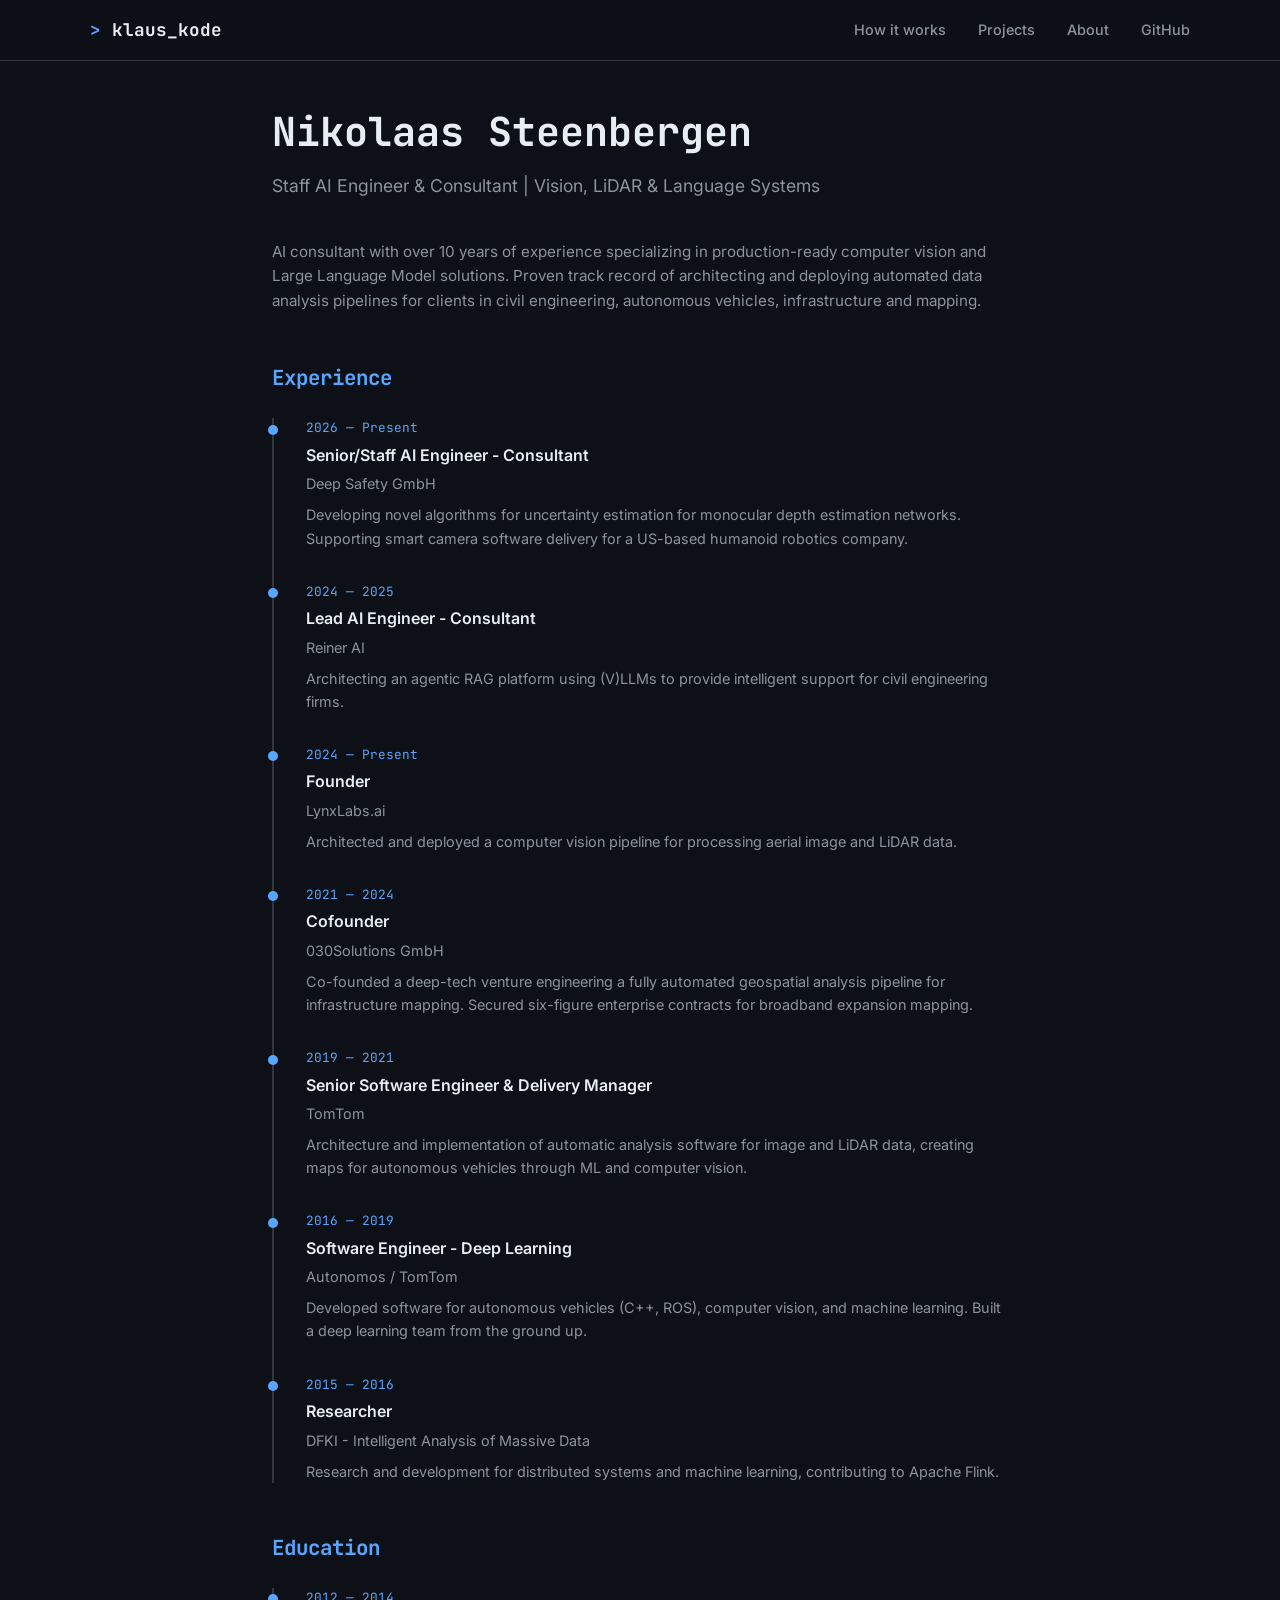
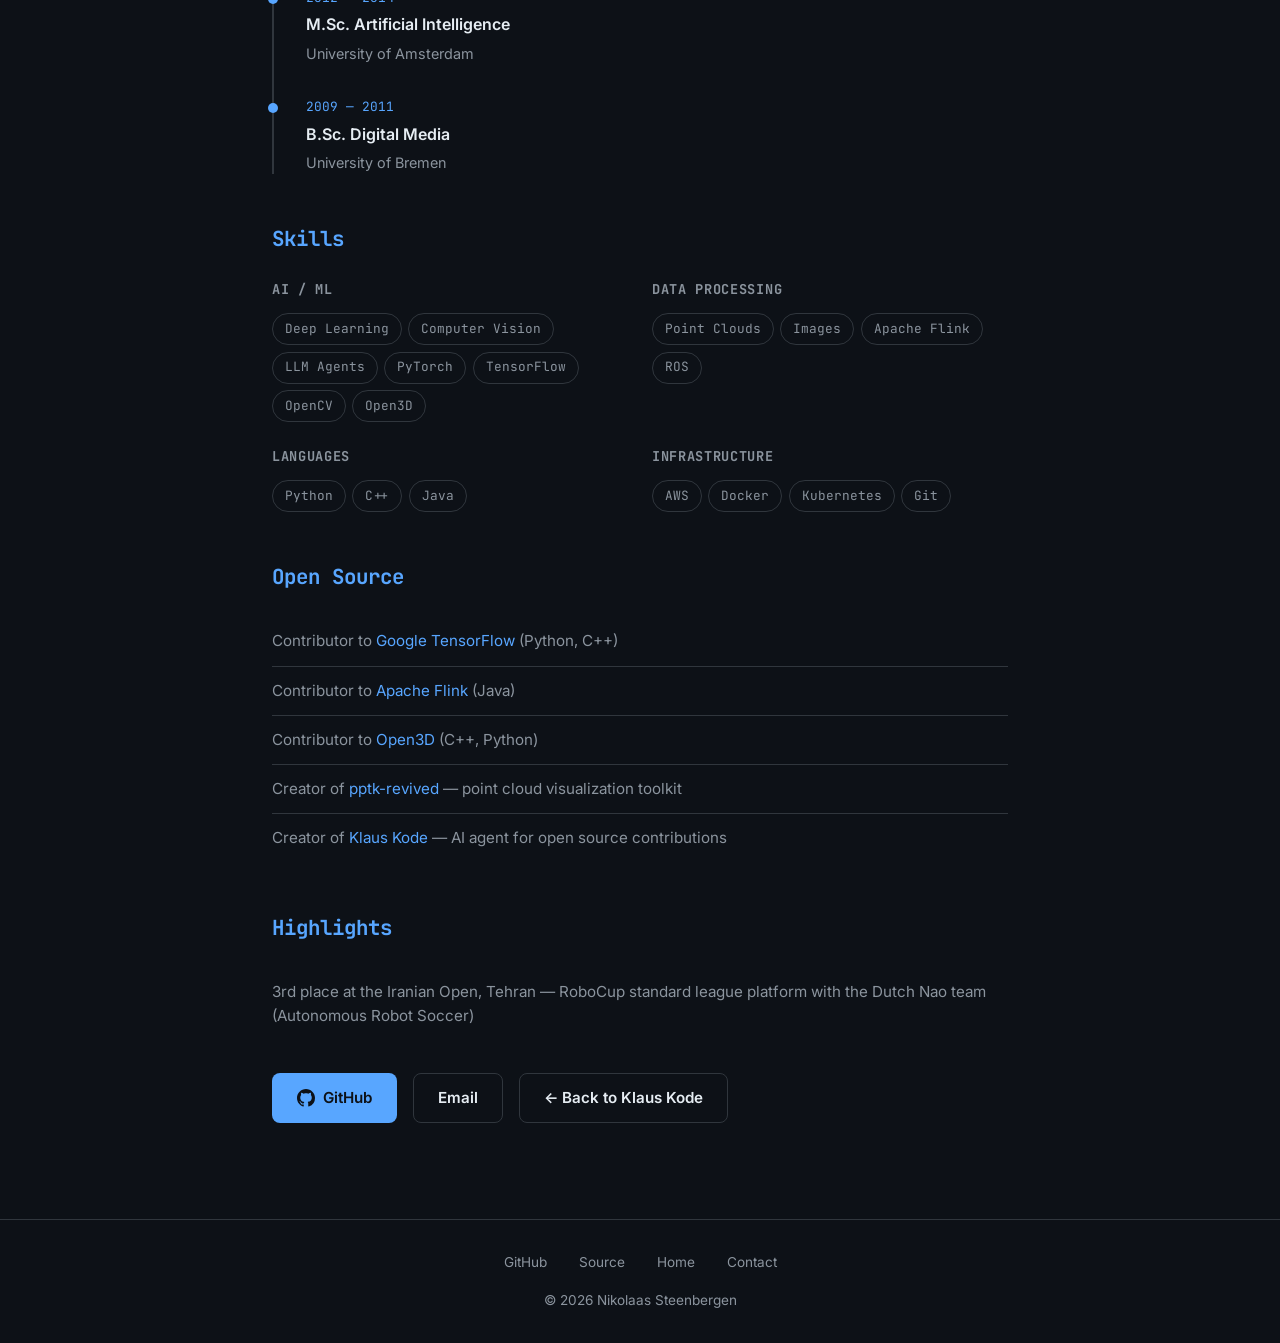
==== about.html @ 6e6b5f69 "Initial website" ====
<!DOCTYPE html>
<html lang="en">
<head>
  <meta charset="UTF-8">
  <meta name="viewport" content="width=device-width, initial-scale=1.0">
  <title>About — Nikolaas Steenbergen</title>
  <meta name="description" content="Nikolaas Steenbergen — Staff AI Engineer & Consultant specializing in computer vision, LLM agents, and open source.">
  <link rel="preconnect" href="https://fonts.googleapis.com">
  <link rel="preconnect" href="https://fonts.gstatic.com" crossorigin>
  <link href="https://fonts.googleapis.com/css2?family=Inter:wght@400;500;600;700;800&family=JetBrains+Mono:wght@400;500;700;800&display=swap" rel="stylesheet">
  <link rel="stylesheet" href="style.css">
  <style>
    .bio-page {
      padding-top: 100px;
      max-width: 800px;
    }

    .bio-page h1 {
      font-family: var(--font-mono);
      font-size: 2.5rem;
      margin-bottom: 0.5rem;
    }

    .bio-page .subtitle {
      color: var(--text-muted);
      font-size: 1.1rem;
      margin-bottom: 2.5rem;
    }

    .bio-page h2 {
      font-family: var(--font-mono);
      font-size: 1.3rem;
      margin-top: 3rem;
      margin-bottom: 1.5rem;
      color: var(--accent);
    }

    .bio-page p {
      color: var(--text-muted);
      margin-bottom: 1rem;
      font-size: 0.95rem;
    }

    .timeline {
      list-style: none;
      border-left: 2px solid var(--border);
      padding-left: 2rem;
    }

    .timeline li {
      position: relative;
      margin-bottom: 2rem;
    }

    .timeline li::before {
      content: '';
      position: absolute;
      left: -2.35rem;
      top: 0.4rem;
      width: 10px;
      height: 10px;
      border-radius: 50%;
      background: var(--accent);
    }

    .timeline .date {
      font-family: var(--font-mono);
      font-size: 0.8rem;
      color: var(--accent);
      margin-bottom: 0.25rem;
    }

    .timeline .role {
      font-weight: 600;
      font-size: 1rem;
      margin-bottom: 0.25rem;
    }

    .timeline .company {
      color: var(--text-muted);
      font-size: 0.9rem;
      margin-bottom: 0.5rem;
    }

    .timeline .desc {
      color: var(--text-muted);
      font-size: 0.9rem;
    }

    .skills-grid {
      display: grid;
      grid-template-columns: repeat(2, 1fr);
      gap: 1.5rem;
    }

    .skill-group h3 {
      font-family: var(--font-mono);
      font-size: 0.85rem;
      color: var(--text-muted);
      margin-bottom: 0.75rem;
      text-transform: uppercase;
      letter-spacing: 0.05em;
    }

    .skill-group .chips {
      display: flex;
      flex-wrap: wrap;
      gap: 0.4rem;
    }

    .skill-group .chip {
      font-family: var(--font-mono);
      font-size: 0.8rem;
      padding: 0.3rem 0.75rem;
      border: 1px solid var(--border);
      border-radius: 20px;
      color: var(--text-muted);
    }

    .oss-list {
      list-style: none;
    }

    .oss-list li {
      padding: 0.75rem 0;
      border-bottom: 1px solid var(--border);
      color: var(--text-muted);
      font-size: 0.95rem;
    }

    .oss-list li:last-child {
      border-bottom: none;
    }

    .contact-links {
      display: flex;
      gap: 1rem;
      margin-top: 2rem;
      flex-wrap: wrap;
    }

    @media (max-width: 768px) {
      .skills-grid {
        grid-template-columns: 1fr;
      }

      .bio-page h1 {
        font-size: 1.8rem;
      }
    }
  </style>
</head>
<body>

  <nav>
    <div class="nav-inner">
      <a href="/" class="logo"><span>&gt;</span> klaus_kode</a>
      <ul>
        <li><a href="index.html#how-it-works">How it works</a></li>
        <li><a href="index.html#projects">Projects</a></li>
        <li><a href="about.html">About</a></li>
        <li><a href="https://github.com/nikste/klaus_kode">GitHub</a></li>
      </ul>
    </div>
  </nav>

  <section class="bio-page">
    <h1>Nikolaas Steenbergen</h1>
    <div class="subtitle">Staff AI Engineer & Consultant | Vision, LiDAR & Language Systems</div>

    <p>AI consultant with over 10 years of experience specializing in production-ready computer vision and Large Language Model solutions. Proven track record of architecting and deploying automated data analysis pipelines for clients in civil engineering, autonomous vehicles, infrastructure and mapping.</p>

    <h2>Experience</h2>
    <ul class="timeline">
      <li>
        <div class="date">2026 &mdash; Present</div>
        <div class="role">Senior/Staff AI Engineer - Consultant</div>
        <div class="company">Deep Safety GmbH</div>
        <div class="desc">Developing novel algorithms for uncertainty estimation for monocular depth estimation networks. Supporting smart camera software delivery for a US-based humanoid robotics company.</div>
      </li>
      <li>
        <div class="date">2024 &mdash; 2025</div>
        <div class="role">Lead AI Engineer - Consultant</div>
        <div class="company">Reiner AI</div>
        <div class="desc">Architecting an agentic RAG platform using (V)LLMs to provide intelligent support for civil engineering firms.</div>
      </li>
      <li>
        <div class="date">2024 &mdash; Present</div>
        <div class="role">Founder</div>
        <div class="company">LynxLabs.ai</div>
        <div class="desc">Architected and deployed a computer vision pipeline for processing aerial image and LiDAR data.</div>
      </li>
      <li>
        <div class="date">2021 &mdash; 2024</div>
        <div class="role">Cofounder</div>
        <div class="company">030Solutions GmbH</div>
        <div class="desc">Co-founded a deep-tech venture engineering a fully automated geospatial analysis pipeline for infrastructure mapping. Secured six-figure enterprise contracts for broadband expansion mapping.</div>
      </li>
      <li>
        <div class="date">2019 &mdash; 2021</div>
        <div class="role">Senior Software Engineer &amp; Delivery Manager</div>
        <div class="company">TomTom</div>
        <div class="desc">Architecture and implementation of automatic analysis software for image and LiDAR data, creating maps for autonomous vehicles through ML and computer vision.</div>
      </li>
      <li>
        <div class="date">2016 &mdash; 2019</div>
        <div class="role">Software Engineer - Deep Learning</div>
        <div class="company">Autonomos / TomTom</div>
        <div class="desc">Developed software for autonomous vehicles (C++, ROS), computer vision, and machine learning. Built a deep learning team from the ground up.</div>
      </li>
      <li>
        <div class="date">2015 &mdash; 2016</div>
        <div class="role">Researcher</div>
        <div class="company">DFKI - Intelligent Analysis of Massive Data</div>
        <div class="desc">Research and development for distributed systems and machine learning, contributing to Apache Flink.</div>
      </li>
    </ul>

    <h2>Education</h2>
    <ul class="timeline">
      <li>
        <div class="date">2012 &mdash; 2014</div>
        <div class="role">M.Sc. Artificial Intelligence</div>
        <div class="company">University of Amsterdam</div>
      </li>
      <li>
        <div class="date">2009 &mdash; 2011</div>
        <div class="role">B.Sc. Digital Media</div>
        <div class="company">University of Bremen</div>
      </li>
    </ul>

    <h2>Skills</h2>
    <div class="skills-grid">
      <div class="skill-group">
        <h3>AI / ML</h3>
        <div class="chips">
          <span class="chip">Deep Learning</span>
          <span class="chip">Computer Vision</span>
          <span class="chip">LLM Agents</span>
          <span class="chip">PyTorch</span>
          <span class="chip">TensorFlow</span>
          <span class="chip">OpenCV</span>
          <span class="chip">Open3D</span>
        </div>
      </div>
      <div class="skill-group">
        <h3>Data Processing</h3>
        <div class="chips">
          <span class="chip">Point Clouds</span>
          <span class="chip">Images</span>
          <span class="chip">Apache Flink</span>
          <span class="chip">ROS</span>
        </div>
      </div>
      <div class="skill-group">
        <h3>Languages</h3>
        <div class="chips">
          <span class="chip">Python</span>
          <span class="chip">C++</span>
          <span class="chip">Java</span>
        </div>
      </div>
      <div class="skill-group">
        <h3>Infrastructure</h3>
        <div class="chips">
          <span class="chip">AWS</span>
          <span class="chip">Docker</span>
          <span class="chip">Kubernetes</span>
          <span class="chip">Git</span>
        </div>
      </div>
    </div>

    <h2>Open Source</h2>
    <ul class="oss-list">
      <li>Contributor to <a href="https://github.com/tensorflow/tensorflow">Google TensorFlow</a> (Python, C++)</li>
      <li>Contributor to <a href="https://github.com/apache/flink">Apache Flink</a> (Java)</li>
      <li>Contributor to <a href="https://github.com/isl-org/Open3D">Open3D</a> (C++, Python)</li>
      <li>Creator of <a href="https://github.com/nikste/pptk-revived">pptk-revived</a> — point cloud visualization toolkit</li>
      <li>Creator of <a href="https://github.com/nikste/klaus_kode">Klaus Kode</a> — AI agent for open source contributions</li>
    </ul>

    <h2>Highlights</h2>
    <ul class="oss-list">
      <li>3rd place at the Iranian Open, Tehran &mdash; RoboCup standard league platform with the Dutch Nao team (Autonomous Robot Soccer)</li>
    </ul>

    <div class="contact-links">
      <a href="https://github.com/nikste" class="btn btn-primary">
        <svg width="18" height="18" viewBox="0 0 24 24" fill="currentColor"><path d="M12 0C5.37 0 0 5.37 0 12c0 5.31 3.435 9.795 8.205 11.385.6.105.825-.255.825-.57 0-.285-.015-1.23-.015-2.235-3.015.555-3.795-.735-4.035-1.41-.135-.345-.72-1.41-1.23-1.695-.42-.225-1.02-.78-.015-.795.945-.015 1.62.87 1.845 1.23 1.08 1.815 2.805 1.305 3.495.99.105-.78.42-1.305.765-1.605-2.67-.3-5.46-1.335-5.46-5.925 0-1.305.465-2.385 1.23-3.225-.12-.3-.54-1.53.12-3.18 0 0 1.005-.315 3.3 1.23.96-.27 1.98-.405 3-.405s2.04.135 3 .405c2.295-1.56 3.3-1.23 3.3-1.23.66 1.65.24 2.88.12 3.18.765.84 1.23 1.905 1.23 3.225 0 4.605-2.805 5.625-5.475 5.925.435.375.81 1.095.81 2.22 0 1.605-.015 2.895-.015 3.3 0 .315.225.69.825.57A12.02 12.02 0 0024 12c0-6.63-5.37-12-12-12z"/></svg>
        GitHub
      </a>
      <a href="mailto:Nikolaas.Steenbergen@gmail.com" class="btn btn-secondary">Email</a>
      <a href="index.html" class="btn btn-secondary">&larr; Back to Klaus Kode</a>
    </div>
  </section>

  <footer>
    <div class="footer-links">
      <a href="https://github.com/nikste">GitHub</a>
      <a href="https://github.com/nikste/klaus_kode">Source</a>
      <a href="index.html">Home</a>
      <a href="mailto:Nikolaas.Steenbergen@gmail.com">Contact</a>
    </div>
    <p>&copy; 2026 Nikolaas Steenbergen</p>
  </footer>

</body>
</html>
---- style.css ----
* {
  margin: 0;
  padding: 0;
  box-sizing: border-box;
}

:root {
  --bg: #0d1117;
  --bg-secondary: #161b22;
  --bg-card: #1c2128;
  --border: #30363d;
  --text: #e6edf3;
  --text-muted: #8b949e;
  --accent: #58a6ff;
  --accent-hover: #79c0ff;
  --green: #3fb950;
  --purple: #bc8cff;
  --font-mono: 'JetBrains Mono', 'Fira Code', 'SF Mono', monospace;
  --font-sans: 'Inter', -apple-system, BlinkMacSystemFont, sans-serif;
}

html {
  scroll-behavior: smooth;
}

body {
  background: var(--bg);
  color: var(--text);
  font-family: var(--font-sans);
  line-height: 1.6;
  min-height: 100vh;
}

a {
  color: var(--accent);
  text-decoration: none;
  transition: color 0.2s;
}

a:hover {
  color: var(--accent-hover);
}

/* Nav */
nav {
  position: fixed;
  top: 0;
  width: 100%;
  background: rgba(13, 17, 23, 0.85);
  backdrop-filter: blur(12px);
  border-bottom: 1px solid var(--border);
  z-index: 100;
  padding: 0 2rem;
}

nav .nav-inner {
  max-width: 1100px;
  margin: 0 auto;
  display: flex;
  align-items: center;
  justify-content: space-between;
  height: 60px;
}

nav .logo {
  font-family: var(--font-mono);
  font-size: 1.1rem;
  font-weight: 700;
  color: var(--text);
}

nav .logo span {
  color: var(--accent);
}

nav ul {
  list-style: none;
  display: flex;
  gap: 2rem;
}

nav ul a {
  color: var(--text-muted);
  font-size: 0.9rem;
  font-weight: 500;
  transition: color 0.2s;
}

nav ul a:hover {
  color: var(--text);
}

/* Sections */
section {
  max-width: 1100px;
  margin: 0 auto;
  padding: 6rem 2rem;
}

/* Hero */
.hero {
  min-height: 100vh;
  display: flex;
  align-items: center;
  padding-top: 60px;
}

.hero-content {
  display: grid;
  grid-template-columns: 1fr 1fr;
  gap: 4rem;
  align-items: center;
  width: 100%;
}

.hero h1 {
  font-family: var(--font-mono);
  font-size: 3rem;
  font-weight: 800;
  line-height: 1.2;
  margin-bottom: 1.5rem;
}

.hero h1 span {
  color: var(--accent);
}

.hero p {
  font-size: 1.2rem;
  color: var(--text-muted);
  margin-bottom: 2rem;
  max-width: 500px;
}

.hero-buttons {
  display: flex;
  gap: 1rem;
  flex-wrap: wrap;
}

.btn {
  display: inline-flex;
  align-items: center;
  gap: 0.5rem;
  padding: 0.75rem 1.5rem;
  border-radius: 8px;
  font-size: 0.95rem;
  font-weight: 600;
  transition: all 0.2s;
  border: 1px solid transparent;
}

.btn-primary {
  background: var(--accent);
  color: var(--bg);
}

.btn-primary:hover {
  background: var(--accent-hover);
  color: var(--bg);
}

.btn-secondary {
  background: transparent;
  border-color: var(--border);
  color: var(--text);
}

.btn-secondary:hover {
  border-color: var(--accent);
  color: var(--accent);
}

/* Mascot */
.mascot-container {
  display: flex;
  justify-content: center;
  align-items: center;
}

.mascot {
  width: 320px;
  height: 320px;
}

/* How it works */
.how-it-works {
  border-top: 1px solid var(--border);
}

.how-it-works h2,
.projects h2,
.about-section h2 {
  font-family: var(--font-mono);
  font-size: 2rem;
  margin-bottom: 3rem;
}

.how-it-works h2 span,
.projects h2 span,
.about-section h2 span {
  color: var(--accent);
}

.steps {
  display: grid;
  grid-template-columns: repeat(3, 1fr);
  gap: 2rem;
}

.step {
  background: var(--bg-card);
  border: 1px solid var(--border);
  border-radius: 12px;
  padding: 2rem;
  transition: border-color 0.2s;
}

.step:hover {
  border-color: var(--accent);
}

.step-number {
  font-family: var(--font-mono);
  font-size: 0.85rem;
  color: var(--accent);
  margin-bottom: 0.75rem;
}

.step h3 {
  font-size: 1.1rem;
  margin-bottom: 0.75rem;
}

.step p {
  color: var(--text-muted);
  font-size: 0.95rem;
}

/* Projects */
.projects {
  border-top: 1px solid var(--border);
}

.project-grid {
  display: grid;
  grid-template-columns: repeat(3, 1fr);
  gap: 2rem;
}

.project-card {
  background: var(--bg-card);
  border: 1px solid var(--border);
  border-radius: 12px;
  padding: 2rem;
  transition: border-color 0.2s, transform 0.2s;
  display: flex;
  flex-direction: column;
}

.project-card:hover {
  border-color: var(--accent);
  transform: translateY(-2px);
}

.project-card .tag {
  font-family: var(--font-mono);
  font-size: 0.75rem;
  color: var(--bg);
  background: var(--accent);
  padding: 0.2rem 0.6rem;
  border-radius: 4px;
  display: inline-block;
  margin-bottom: 1rem;
  width: fit-content;
}

.project-card .tag.green {
  background: var(--green);
}

.project-card .tag.purple {
  background: var(--purple);
}

.project-card h3 {
  font-size: 1.2rem;
  margin-bottom: 0.75rem;
}

.project-card p {
  color: var(--text-muted);
  font-size: 0.9rem;
  margin-bottom: 1.5rem;
  flex-grow: 1;
}

.project-card .link {
  font-family: var(--font-mono);
  font-size: 0.85rem;
}

/* About section on index */
.about-section {
  border-top: 1px solid var(--border);
}

.about-grid {
  display: grid;
  grid-template-columns: 1fr 2fr;
  gap: 3rem;
  align-items: start;
}

.about-info h3 {
  font-size: 1.5rem;
  margin-bottom: 0.5rem;
}

.about-info .title {
  color: var(--text-muted);
  font-size: 0.95rem;
  margin-bottom: 1.5rem;
}

.about-info p {
  color: var(--text-muted);
  font-size: 0.95rem;
  margin-bottom: 1rem;
}

.about-highlights {
  display: flex;
  flex-wrap: wrap;
  gap: 0.5rem;
  margin-top: 1rem;
}

.about-highlights .chip {
  font-family: var(--font-mono);
  font-size: 0.8rem;
  padding: 0.3rem 0.75rem;
  border: 1px solid var(--border);
  border-radius: 20px;
  color: var(--text-muted);
}

.about-links {
  display: flex;
  gap: 1rem;
  margin-top: 1.5rem;
}

/* Footer */
footer {
  border-top: 1px solid var(--border);
  padding: 2rem;
  text-align: center;
  color: var(--text-muted);
  font-size: 0.85rem;
}

footer a {
  color: var(--text-muted);
}

footer a:hover {
  color: var(--accent);
}

footer .footer-links {
  display: flex;
  justify-content: center;
  gap: 2rem;
  margin-bottom: 1rem;
}

/* Responsive */
@media (max-width: 768px) {
  .hero-content {
    grid-template-columns: 1fr;
    text-align: center;
  }

  .hero h1 {
    font-size: 2rem;
  }

  .hero p {
    margin-left: auto;
    margin-right: auto;
  }

  .hero-buttons {
    justify-content: center;
  }

  .mascot-container {
    order: -1;
  }

  .mascot {
    width: 220px;
    height: 220px;
  }

  .steps,
  .project-grid {
    grid-template-columns: 1fr;
  }

  .about-grid {
    grid-template-columns: 1fr;
  }

  nav ul {
    gap: 1rem;
  }

  nav ul a {
    font-size: 0.8rem;
  }
}
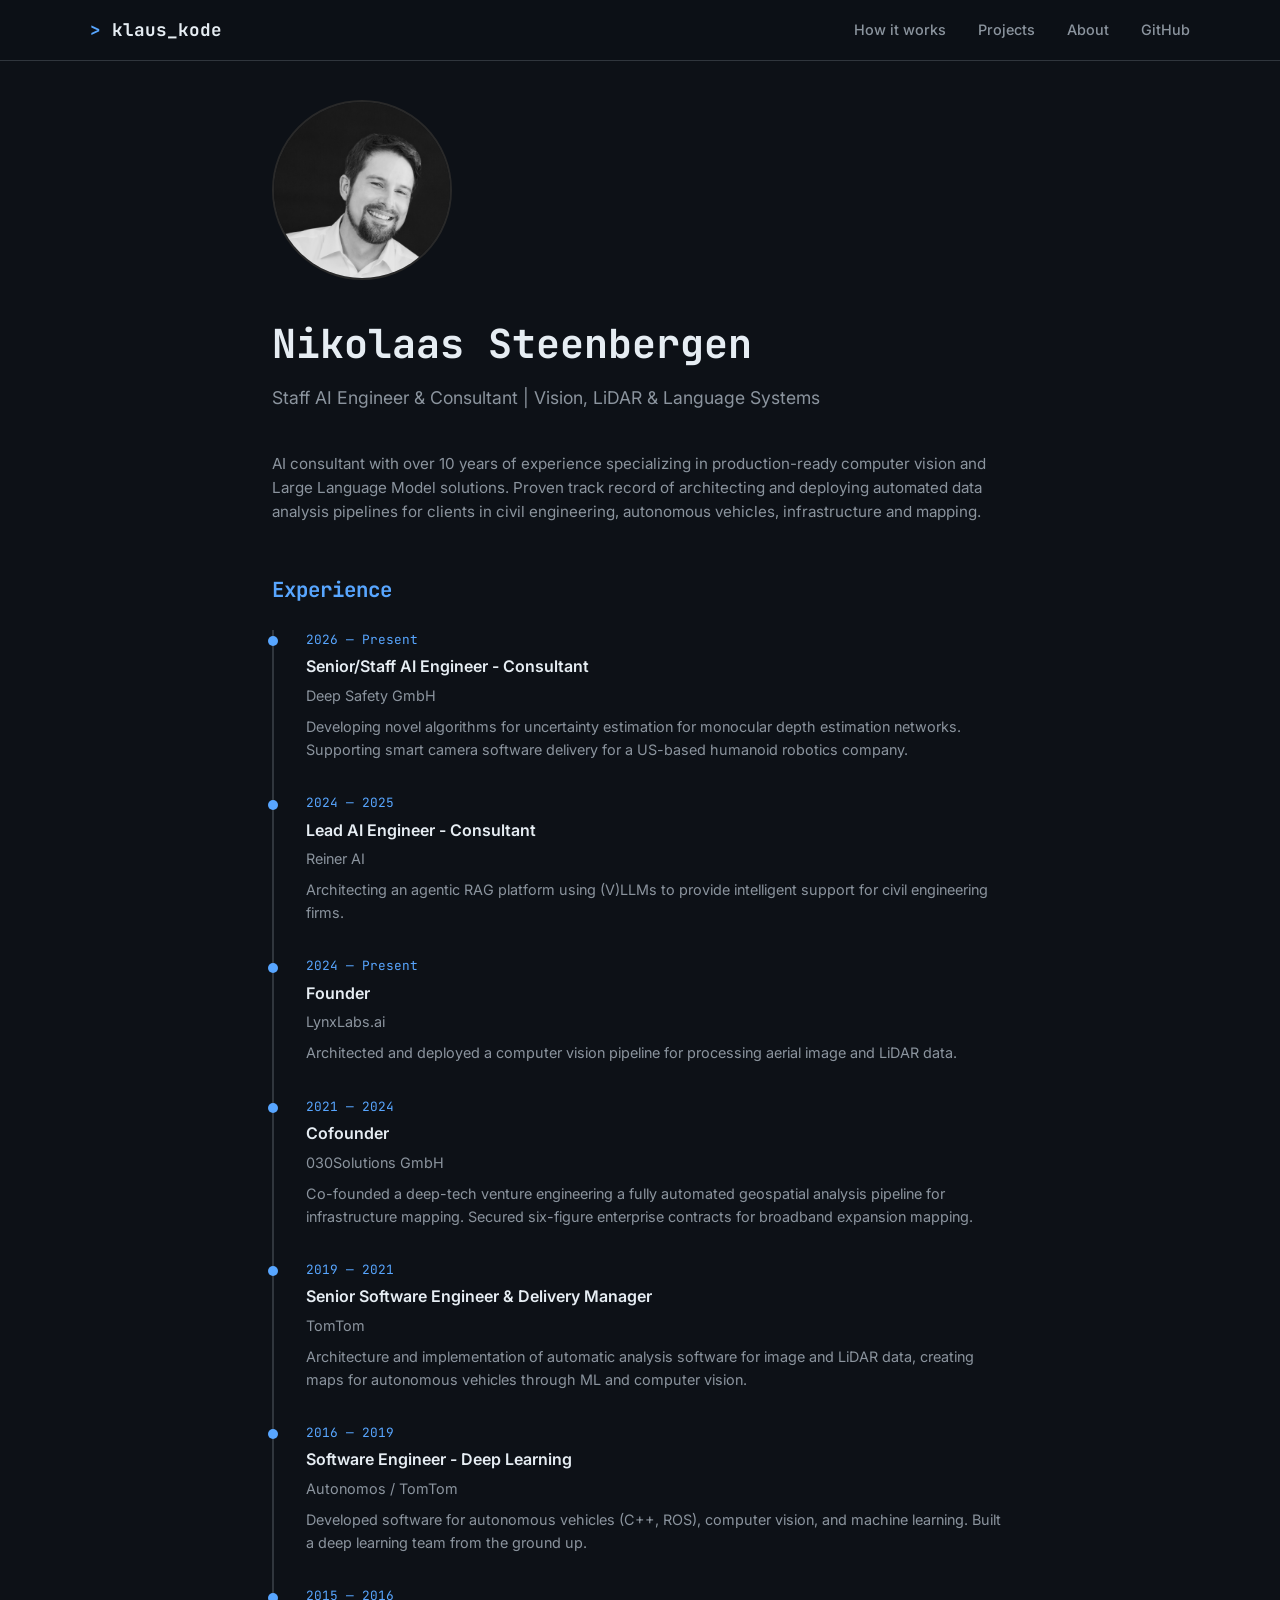
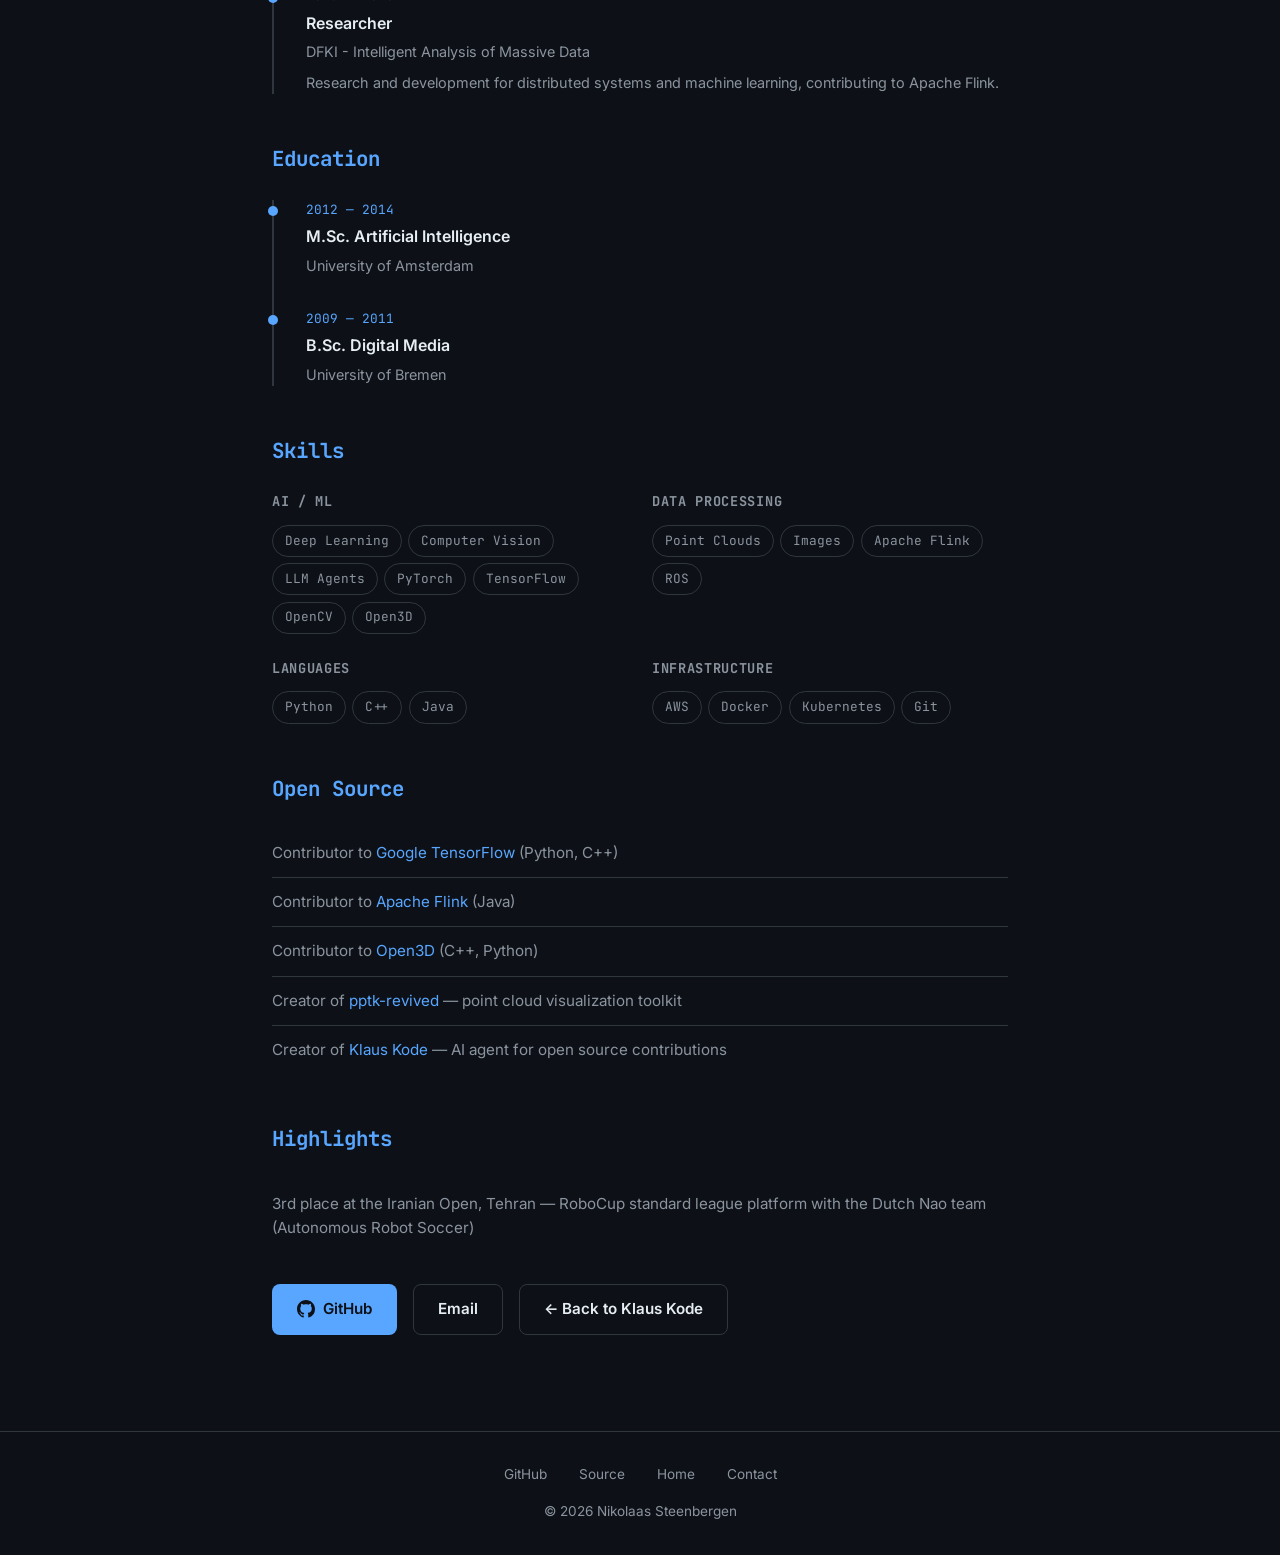
==== commit 3ed96eae: "Add mascot, profile photo, and update project links - Use keyboard cat as hero mascot - Add stylized" ====
--- a/about.html
+++ b/about.html
@@ -165,6 +165,7 @@
   </nav>
 
   <section class="bio-page">
+    <img src="profile.png" alt="Nikolaas Steenbergen" class="profile-photo" style="margin-bottom: 1.5rem;">
     <h1>Nikolaas Steenbergen</h1>
     <div class="subtitle">Staff AI Engineer & Consultant | Vision, LiDAR & Language Systems</div>
 
--- a/style.css
+++ b/style.css
@@ -181,6 +181,44 @@
 .mascot {
   width: 320px;
   height: 320px;
+  border-radius: 16px;
+}
+
+/* Stylized portrait */
+.stylized-portrait {
+  position: relative;
+  width: 300px;
+  height: 300px;
+  border-radius: 50%;
+  overflow: hidden;
+  border: 3px solid var(--accent);
+  box-shadow:
+    0 0 30px rgba(88, 166, 255, 0.2),
+    0 0 60px rgba(88, 166, 255, 0.1),
+    inset 0 0 30px rgba(88, 166, 255, 0.1);
+  background: var(--bg-secondary);
+}
+
+.stylized-portrait::after {
+  content: '';
+  position: absolute;
+  inset: 0;
+  background: linear-gradient(135deg, rgba(88, 166, 255, 0.15) 0%, transparent 50%, rgba(88, 166, 255, 0.1) 100%);
+  mix-blend-mode: screen;
+  pointer-events: none;
+}
+
+.portrait-img {
+  width: 100%;
+  height: 100%;
+  object-fit: cover;
+  object-position: center top;
+  filter: grayscale(100%) contrast(1.3) brightness(0.7) sepia(100%) hue-rotate(180deg) saturate(3);
+  transition: filter 0.5s;
+}
+
+.stylized-portrait:hover .portrait-img {
+  filter: grayscale(0%) contrast(1.05) brightness(0.95);
 }
 
 /* How it works */
@@ -300,6 +338,23 @@
   font-size: 0.85rem;
 }
 
+/* Profile photo */
+.profile-photo {
+  width: 180px;
+  height: 180px;
+  border-radius: 50%;
+  object-fit: cover;
+  object-position: center top;
+  border: 2px solid var(--border);
+  filter: grayscale(100%) contrast(1.1) brightness(0.9);
+  transition: filter 0.4s, border-color 0.4s;
+}
+
+.profile-photo:hover {
+  filter: grayscale(0%) contrast(1) brightness(1);
+  border-color: var(--accent);
+}
+
 /* About section on index */
 .about-section {
   border-top: 1px solid var(--border);
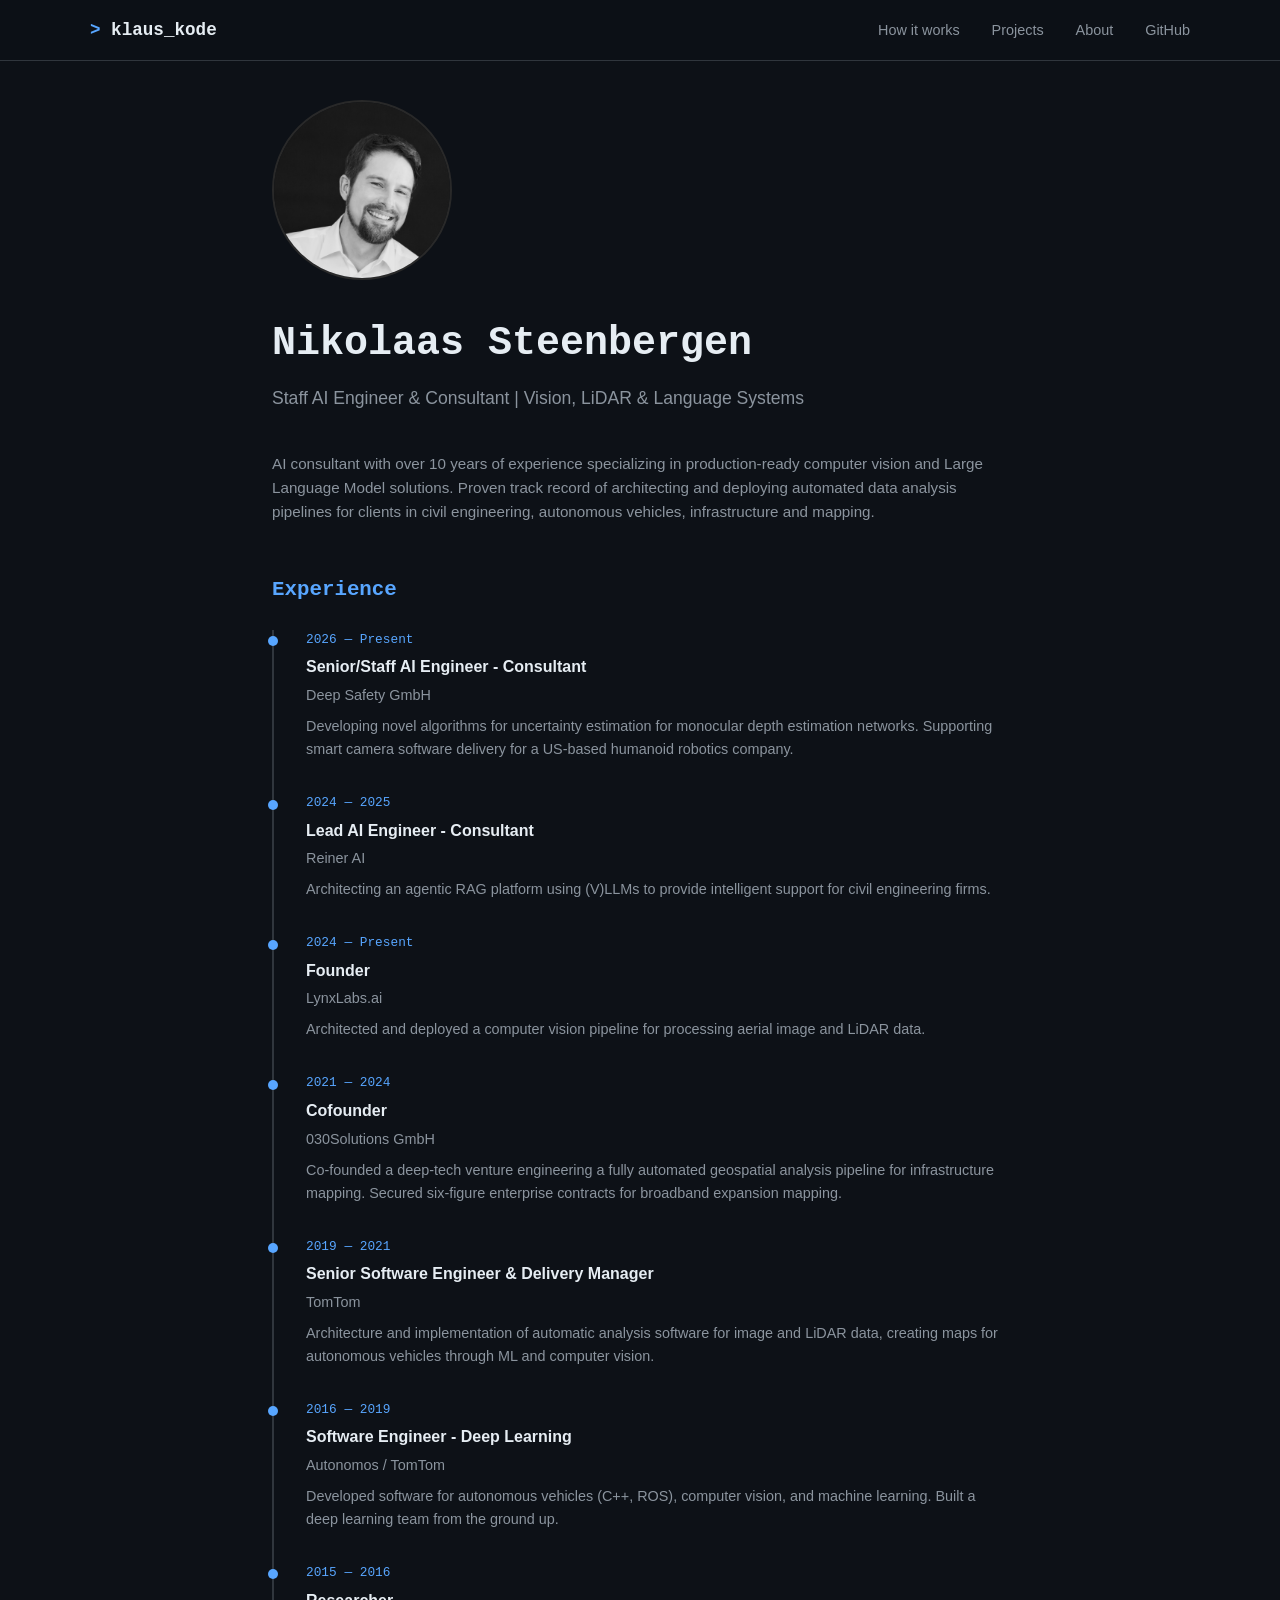
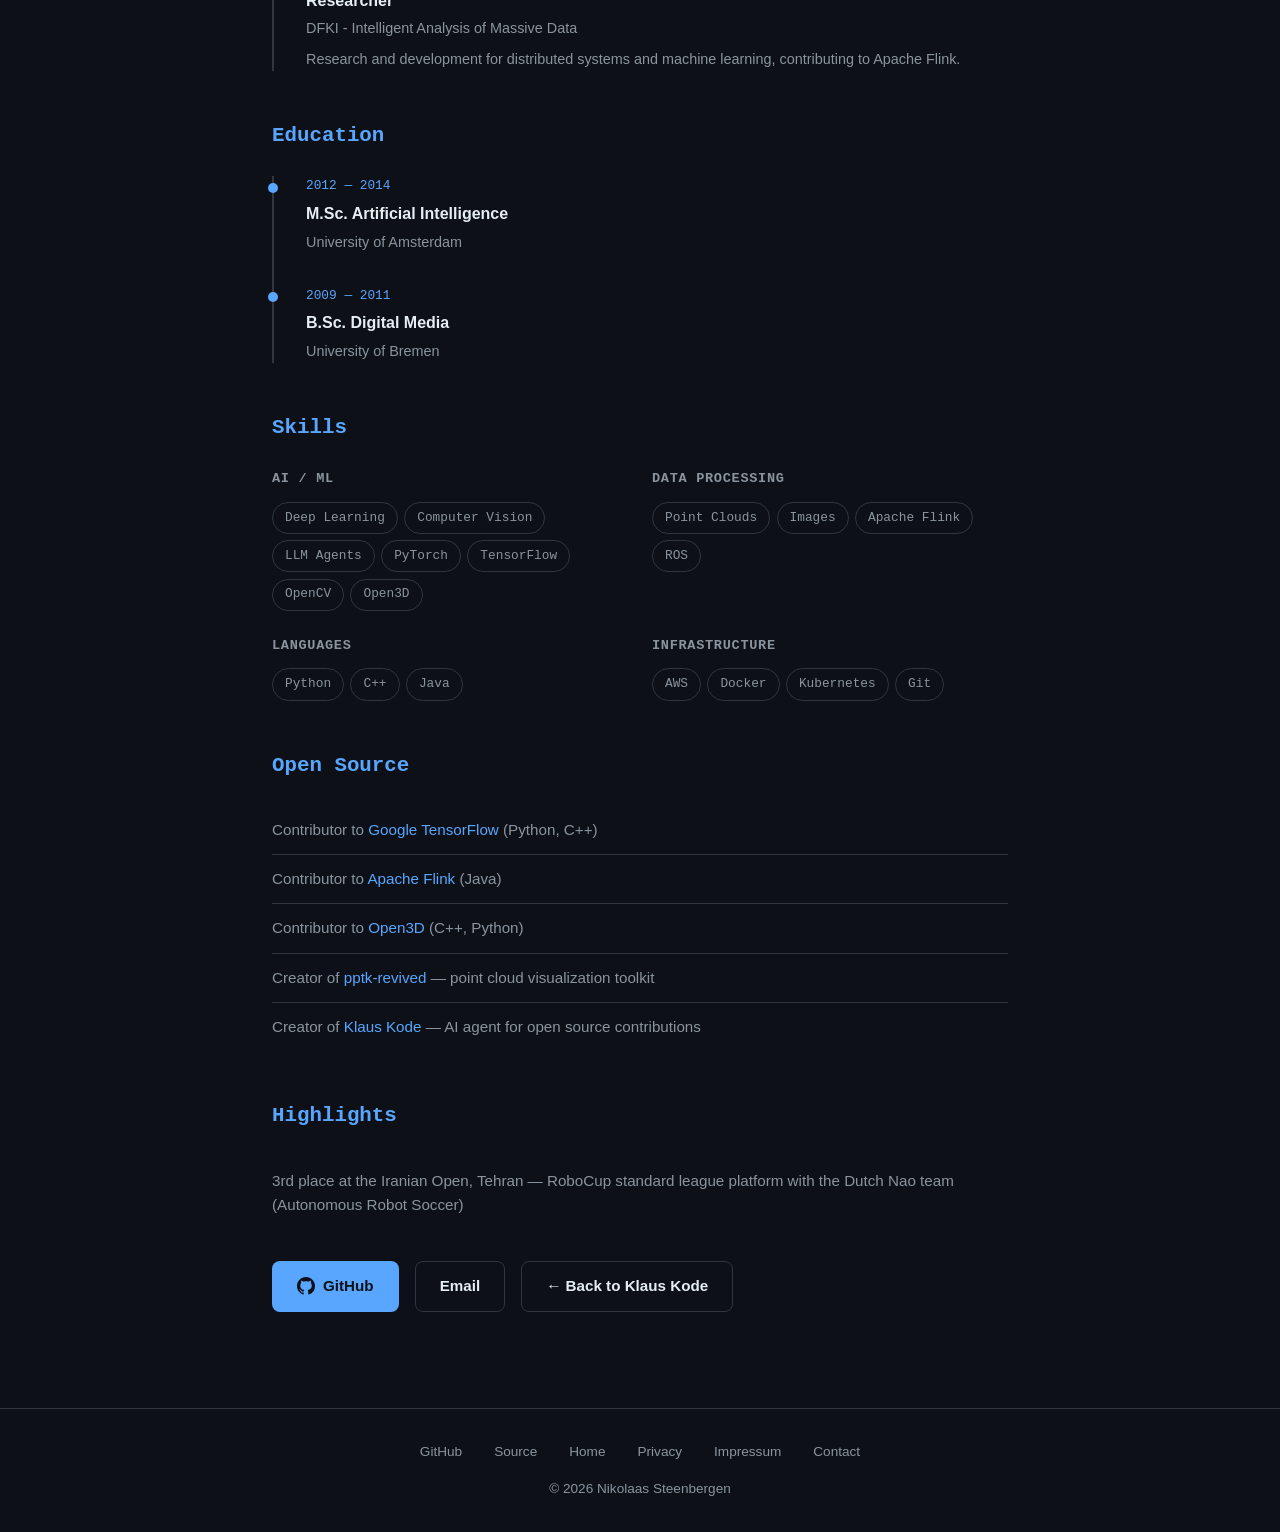
==== commit 22324ea2: "add privacy" ====
--- a/about.html
+++ b/about.html
@@ -5,9 +5,7 @@
   <meta name="viewport" content="width=device-width, initial-scale=1.0">
   <title>About — Nikolaas Steenbergen</title>
   <meta name="description" content="Nikolaas Steenbergen — Staff AI Engineer & Consultant specializing in computer vision, LLM agents, and open source.">
-  <link rel="preconnect" href="https://fonts.googleapis.com">
-  <link rel="preconnect" href="https://fonts.gstatic.com" crossorigin>
-  <link href="https://fonts.googleapis.com/css2?family=Inter:wght@400;500;600;700;800&family=JetBrains+Mono:wght@400;500;700;800&display=swap" rel="stylesheet">
+  <link rel="stylesheet" href="fonts.css">
   <link rel="stylesheet" href="style.css">
   <style>
     .bio-page {
@@ -302,6 +300,8 @@
       <a href="https://github.com/nikste">GitHub</a>
       <a href="https://github.com/nikste/klaus_kode">Source</a>
       <a href="index.html">Home</a>
+      <a href="privacy.html">Privacy</a>
+      <a href="impressum.html">Impressum</a>
       <a href="mailto:Nikolaas.Steenbergen@gmail.com">Contact</a>
     </div>
     <p>&copy; 2026 Nikolaas Steenbergen</p>
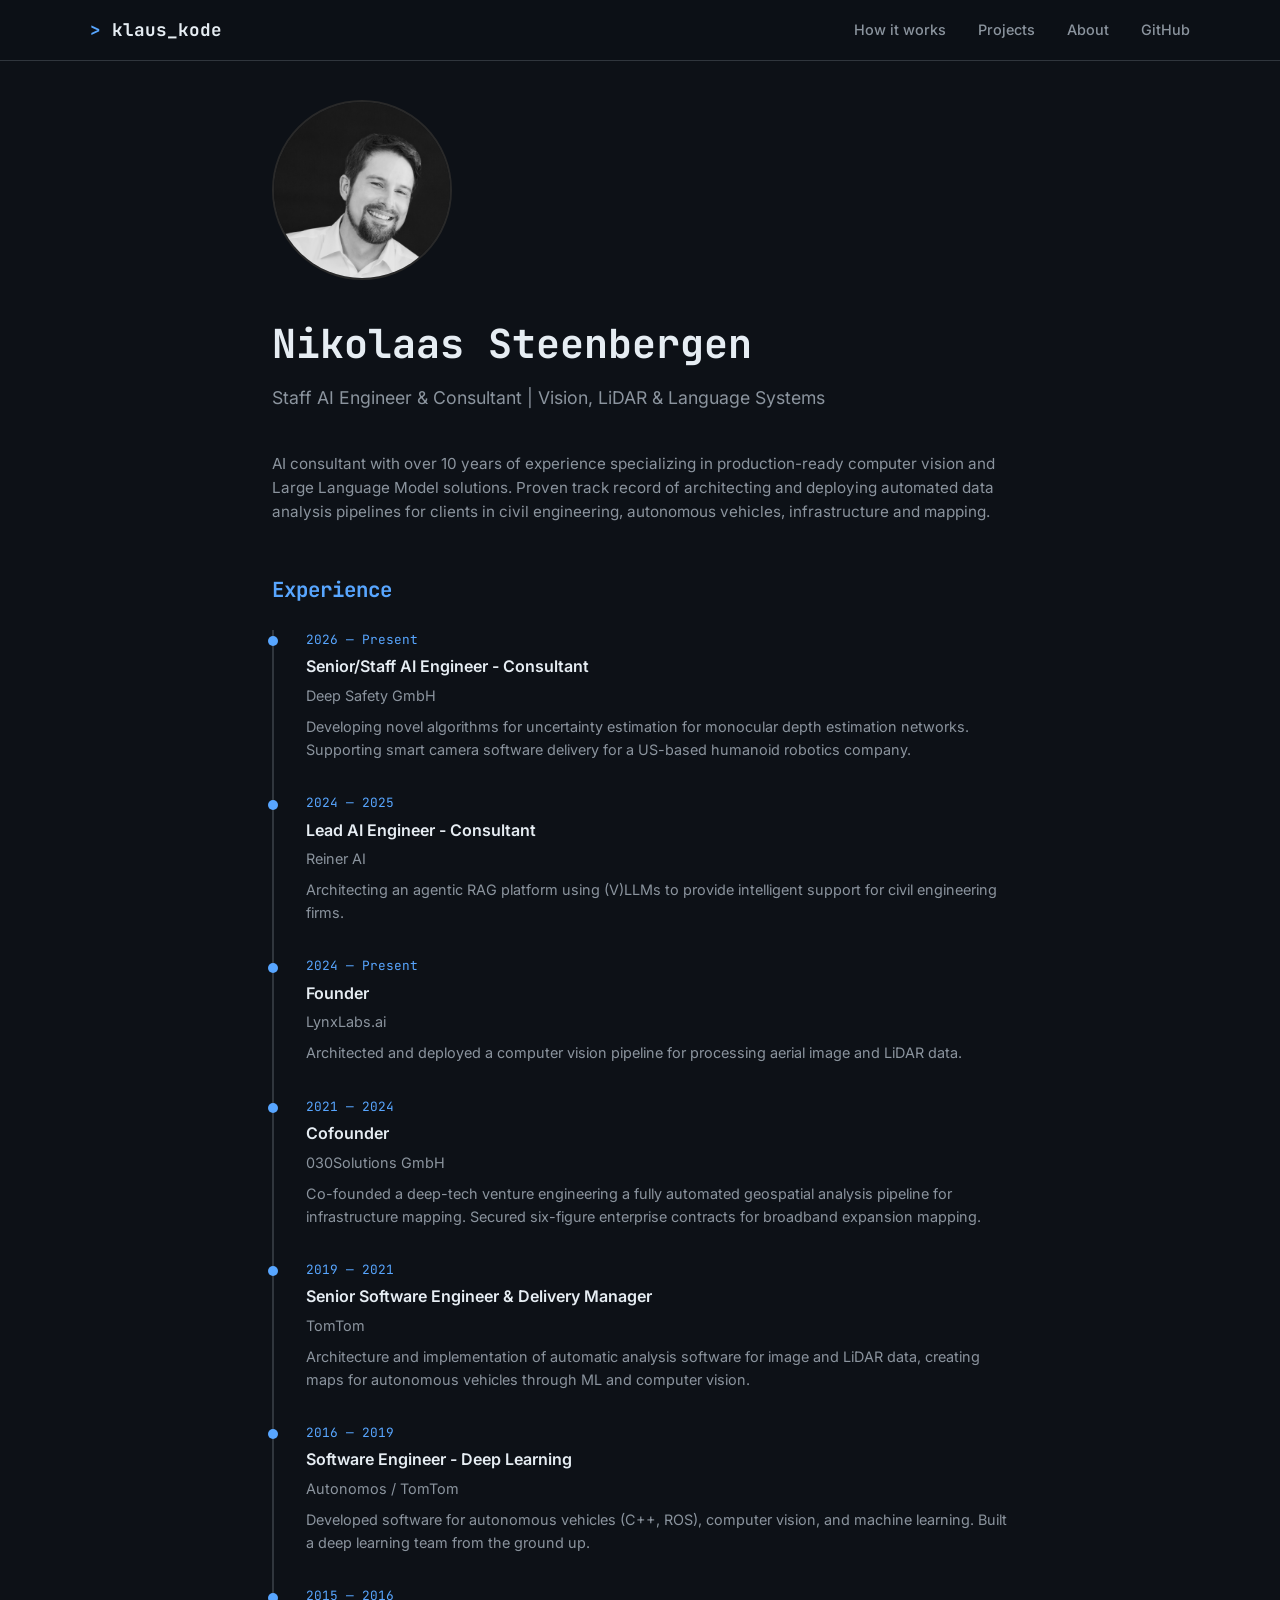
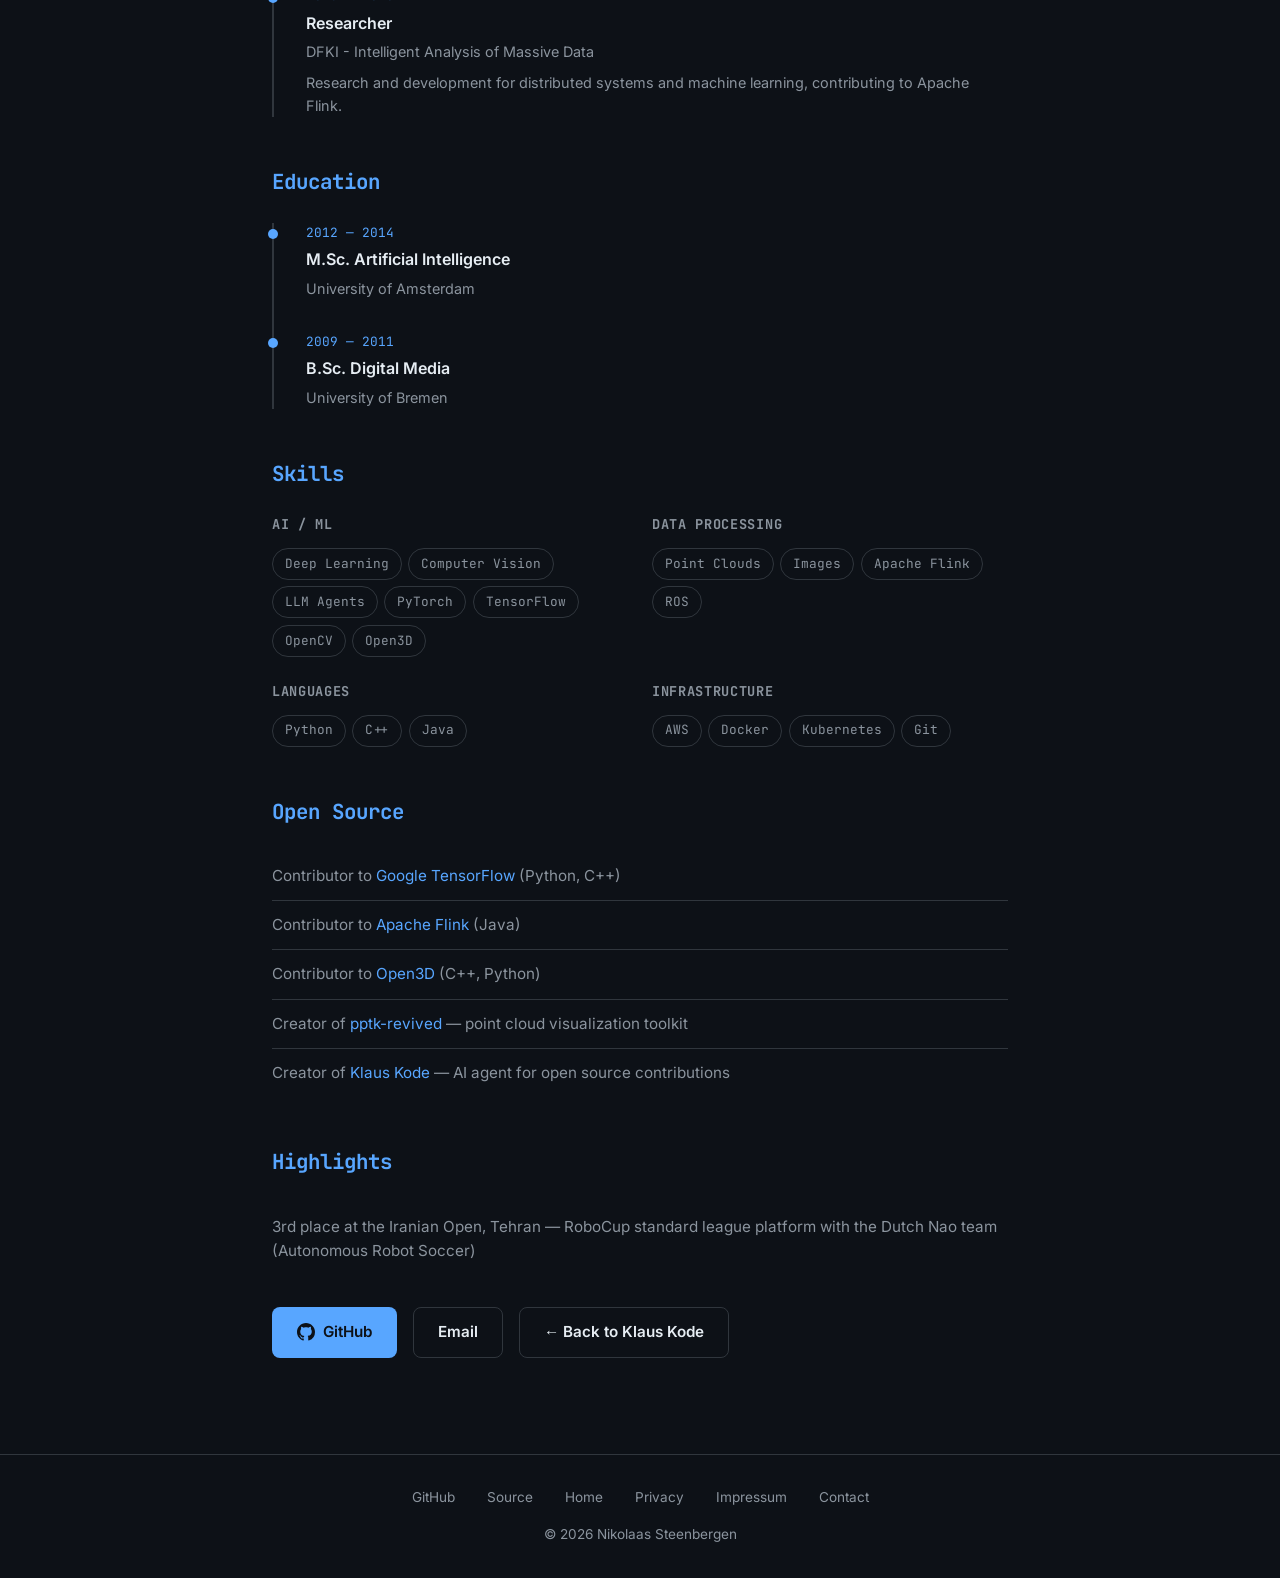
==== commit 16be32b1: "change emails" ====
--- a/about.html
+++ b/about.html
@@ -290,7 +290,7 @@
         <svg width="18" height="18" viewBox="0 0 24 24" fill="currentColor"><path d="M12 0C5.37 0 0 5.37 0 12c0 5.31 3.435 9.795 8.205 11.385.6.105.825-.255.825-.57 0-.285-.015-1.23-.015-2.235-3.015.555-3.795-.735-4.035-1.41-.135-.345-.72-1.41-1.23-1.695-.42-.225-1.02-.78-.015-.795.945-.015 1.62.87 1.845 1.23 1.08 1.815 2.805 1.305 3.495.99.105-.78.42-1.305.765-1.605-2.67-.3-5.46-1.335-5.46-5.925 0-1.305.465-2.385 1.23-3.225-.12-.3-.54-1.53.12-3.18 0 0 1.005-.315 3.3 1.23.96-.27 1.98-.405 3-.405s2.04.135 3 .405c2.295-1.56 3.3-1.23 3.3-1.23.66 1.65.24 2.88.12 3.18.765.84 1.23 1.905 1.23 3.225 0 4.605-2.805 5.625-5.475 5.925.435.375.81 1.095.81 2.22 0 1.605-.015 2.895-.015 3.3 0 .315.225.69.825.57A12.02 12.02 0 0024 12c0-6.63-5.37-12-12-12z"/></svg>
         GitHub
       </a>
-      <a href="mailto:Nikolaas.Steenbergen@gmail.com" class="btn btn-secondary">Email</a>
+      <a class="js-email btn btn-secondary">Email</a>
       <a href="index.html" class="btn btn-secondary">&larr; Back to Klaus Kode</a>
     </div>
   </section>
@@ -302,10 +302,12 @@
       <a href="index.html">Home</a>
       <a href="privacy.html">Privacy</a>
       <a href="impressum.html">Impressum</a>
-      <a href="mailto:Nikolaas.Steenbergen@gmail.com">Contact</a>
+      <a class="js-email">Contact</a>
     </div>
     <p>&copy; 2026 Nikolaas Steenbergen</p>
   </footer>
 
+  <script src="email.js"></script>
+
 </body>
 </html>
--- a/fonts.css
+++ b/fonts.css
@@ -0,0 +1,82 @@
+/* Self-hosted fonts (latin subset) — no third-party requests. */
+
+@font-face {
+  font-family: 'Inter';
+  font-style: normal;
+  font-weight: 400;
+  font-display: swap;
+  src: url(fonts/inter-400.woff2) format('woff2');
+  unicode-range: U+0000-00FF, U+0131, U+0152-0153, U+02BB-02BC, U+02C6, U+02DA, U+02DC, U+0304, U+0308, U+0329, U+2000-206F, U+20AC, U+2122, U+2191, U+2193, U+2212, U+2215, U+FEFF, U+FFFD;
+}
+
+@font-face {
+  font-family: 'Inter';
+  font-style: normal;
+  font-weight: 500;
+  font-display: swap;
+  src: url(fonts/inter-500.woff2) format('woff2');
+  unicode-range: U+0000-00FF, U+0131, U+0152-0153, U+02BB-02BC, U+02C6, U+02DA, U+02DC, U+0304, U+0308, U+0329, U+2000-206F, U+20AC, U+2122, U+2191, U+2193, U+2212, U+2215, U+FEFF, U+FFFD;
+}
+
+@font-face {
+  font-family: 'Inter';
+  font-style: normal;
+  font-weight: 600;
+  font-display: swap;
+  src: url(fonts/inter-600.woff2) format('woff2');
+  unicode-range: U+0000-00FF, U+0131, U+0152-0153, U+02BB-02BC, U+02C6, U+02DA, U+02DC, U+0304, U+0308, U+0329, U+2000-206F, U+20AC, U+2122, U+2191, U+2193, U+2212, U+2215, U+FEFF, U+FFFD;
+}
+
+@font-face {
+  font-family: 'Inter';
+  font-style: normal;
+  font-weight: 700;
+  font-display: swap;
+  src: url(fonts/inter-700.woff2) format('woff2');
+  unicode-range: U+0000-00FF, U+0131, U+0152-0153, U+02BB-02BC, U+02C6, U+02DA, U+02DC, U+0304, U+0308, U+0329, U+2000-206F, U+20AC, U+2122, U+2191, U+2193, U+2212, U+2215, U+FEFF, U+FFFD;
+}
+
+@font-face {
+  font-family: 'Inter';
+  font-style: normal;
+  font-weight: 800;
+  font-display: swap;
+  src: url(fonts/inter-800.woff2) format('woff2');
+  unicode-range: U+0000-00FF, U+0131, U+0152-0153, U+02BB-02BC, U+02C6, U+02DA, U+02DC, U+0304, U+0308, U+0329, U+2000-206F, U+20AC, U+2122, U+2191, U+2193, U+2212, U+2215, U+FEFF, U+FFFD;
+}
+
+@font-face {
+  font-family: 'JetBrains Mono';
+  font-style: normal;
+  font-weight: 400;
+  font-display: swap;
+  src: url(fonts/jetbrains-mono-400.woff2) format('woff2');
+  unicode-range: U+0000-00FF, U+0131, U+0152-0153, U+02BB-02BC, U+02C6, U+02DA, U+02DC, U+0304, U+0308, U+0329, U+2000-206F, U+20AC, U+2122, U+2191, U+2193, U+2212, U+2215, U+FEFF, U+FFFD;
+}
+
+@font-face {
+  font-family: 'JetBrains Mono';
+  font-style: normal;
+  font-weight: 500;
+  font-display: swap;
+  src: url(fonts/jetbrains-mono-500.woff2) format('woff2');
+  unicode-range: U+0000-00FF, U+0131, U+0152-0153, U+02BB-02BC, U+02C6, U+02DA, U+02DC, U+0304, U+0308, U+0329, U+2000-206F, U+20AC, U+2122, U+2191, U+2193, U+2212, U+2215, U+FEFF, U+FFFD;
+}
+
+@font-face {
+  font-family: 'JetBrains Mono';
+  font-style: normal;
+  font-weight: 700;
+  font-display: swap;
+  src: url(fonts/jetbrains-mono-700.woff2) format('woff2');
+  unicode-range: U+0000-00FF, U+0131, U+0152-0153, U+02BB-02BC, U+02C6, U+02DA, U+02DC, U+0304, U+0308, U+0329, U+2000-206F, U+20AC, U+2122, U+2191, U+2193, U+2212, U+2215, U+FEFF, U+FFFD;
+}
+
+@font-face {
+  font-family: 'JetBrains Mono';
+  font-style: normal;
+  font-weight: 800;
+  font-display: swap;
+  src: url(fonts/jetbrains-mono-800.woff2) format('woff2');
+  unicode-range: U+0000-00FF, U+0131, U+0152-0153, U+02BB-02BC, U+02C6, U+02DA, U+02DC, U+0304, U+0308, U+0329, U+2000-206F, U+20AC, U+2122, U+2191, U+2193, U+2212, U+2215, U+FEFF, U+FFFD;
+}
